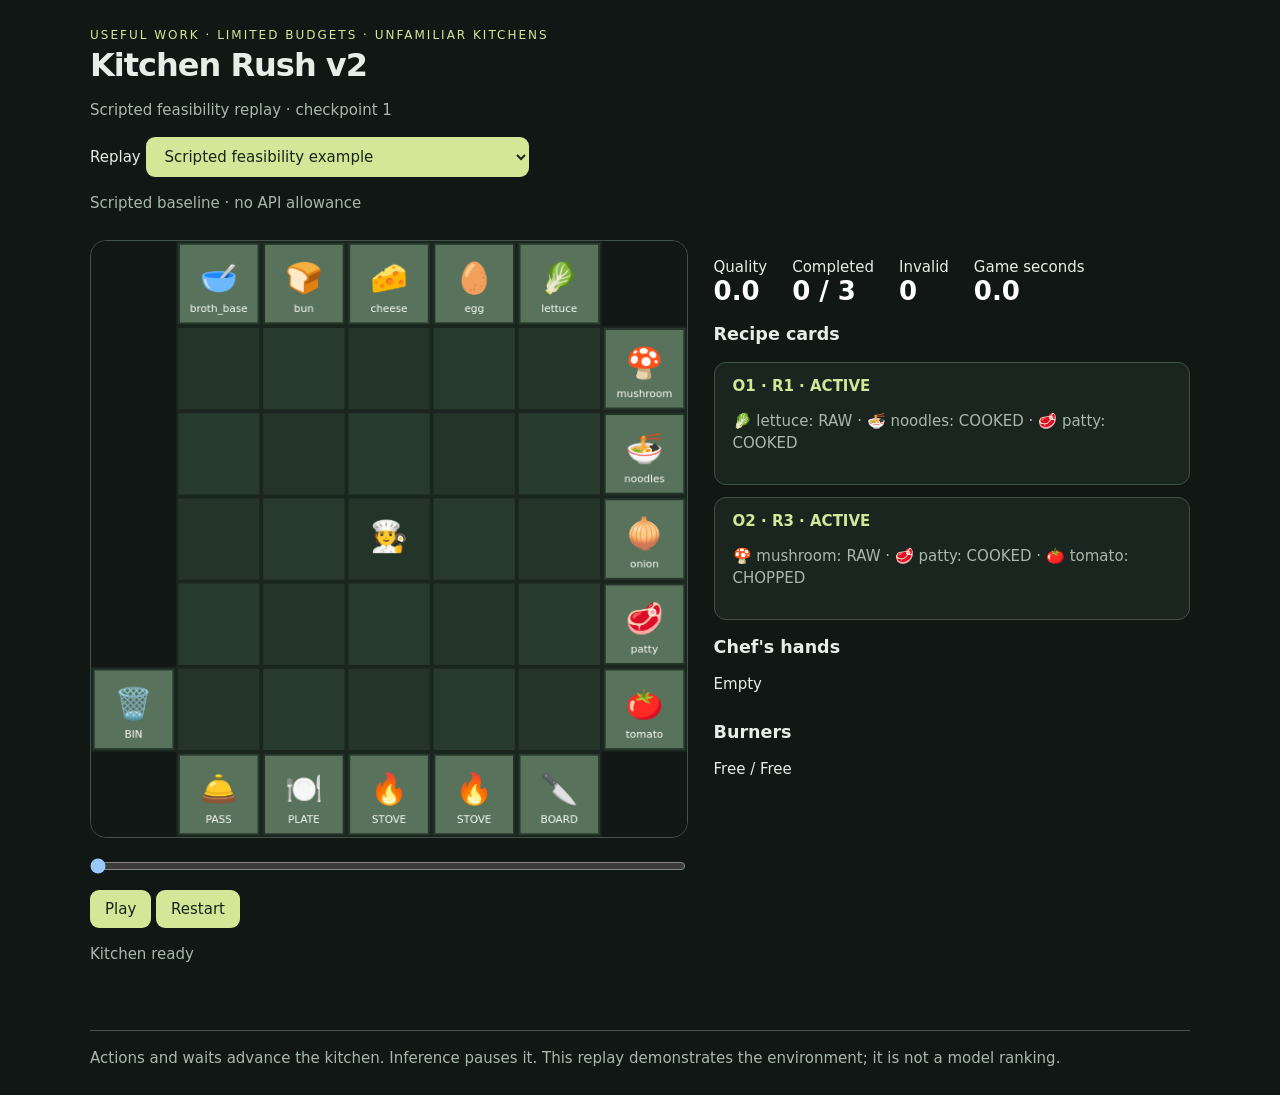
==== ui/v2/index.html @ 9acf751f "Implement v2 action-selection protocol and audited checkpoint pilot" ====
<!doctype html><html lang="en"><meta charset="utf-8"><meta name="viewport" content="width=device-width,initial-scale=1"><title>Kitchen Rush v2 · Replay check</title>
<style>
:root{color-scheme:dark;font:15px system-ui;background:#101714;color:#e5efe8}body{max-width:1100px;margin:auto;padding:28px}h1{font-size:32px;letter-spacing:-1px;margin:4px 0}p{color:#a7b9ae;line-height:1.5}.eyebrow{color:#d3e799;letter-spacing:2px;font-size:12px}main{display:grid;grid-template-columns:1.25fr 1fr;gap:28px;margin-top:26px}canvas{width:100%;background:#19251e;border:1px solid #405346;border-radius:16px}article{padding:14px 18px;border:1px solid #405346;background:#19251e;border-radius:12px;margin-bottom:12px}article b{color:#d3e799}button,input,select{font:inherit}select{max-width:100%}button,select{padding:10px 15px;border-radius:9px;background:#d3e799;border:0;color:#182618;cursor:pointer}input{width:100%;margin:16px 0}.stats{display:flex;flex-wrap:wrap;gap:25px;margin:18px 0}.stats strong{display:block;font-size:26px;color:#fff}#action{min-height:50px}code{font-size:13px}#hands{min-height:30px}footer{border-top:1px solid #405346;margin-top:22px;padding-top:18px;color:#a7b9ae}@media(max-width:700px){main{grid-template-columns:1fr}body{padding:16px}}
</style>
<div class="eyebrow">USEFUL WORK · LIMITED BUDGETS · UNFAMILIAR KITCHENS</div><h1>Kitchen Rush v2</h1><p id="subtitle">Scripted feasibility replay · checkpoint 1</p><label for="example">Replay </label><select id="example"><option value="demo.json">Scripted feasibility example</option></select><p id="allowance">Scripted baseline · no API allowance</p>
<main><section><canvas id="kitchen" width="630" height="630" aria-label="Kitchen replay showing chef, ingredient dispensers and burners"></canvas><input id="timeline" aria-label="Replay action" type="range" min="0" value="0"><button id="play">Play</button> <button id="restart">Restart</button><p id="action"></p></section><section><div class="stats"><div>Quality<strong id="quality">0</strong></div><div>Completed<strong id="completed">0 / 3</strong></div><div>Invalid<strong id="invalid">0</strong></div><div>Game seconds<strong id="clock">0</strong></div></div><h3>Recipe cards</h3><div id="cards"></div><h3>Chef's hands</h3><div id="hands"></div><h3>Burners</h3><div id="burners"></div></section></main>
<footer>Actions and waits advance the kitchen. Inference pauses it. This replay demonstrates the environment; it is not a model ranking.</footer>
<script>
let data,frames,at=0,timer=null;const $=s=>document.querySelector(s);const ctx=$('#kitchen').getContext('2d');const icons={patty:'🥩',bun:'🍞',lettuce:'🥬',tomato:'🍅',onion:'🧅',cheese:'🧀',broth_base:'🥣',mushroom:'🍄',noodles:'🍜',egg:'🥚'};
function render(){const f=frames[at], n=7, cell=90;ctx.clearRect(0,0,630,630);ctx.font='32px system-ui';ctx.textAlign='center';ctx.textBaseline='middle';for(let r=0;r<n;r++)for(let c=0;c<n;c++){ctx.fillStyle=(r+c)%2?'#283a2e':'#243428';ctx.fillRect(c*cell+2,r*cell+2,86,86)}for(const [r,c] of data.spec.blocked){ctx.fillStyle='#101714';ctx.fillRect(c*cell,r*cell,90,90)}for(const s of data.spec.stations){const [r,c]=s.cell;ctx.fillStyle='#58725b';ctx.fillRect(c*cell+4,r*cell+4,82,82);ctx.fillStyle='#fff';ctx.fillText(icons[s.ingredient]||({BOARD:'🔪',STOVE:'🔥',PLATE:'🍽️',PASS:'🛎️',BIN:'🗑️'}[s.type]),c*90+45,r*90+42);ctx.font='11px system-ui';ctx.fillText(s.ingredient||s.type,c*90+45,r*90+72);ctx.font='32px system-ui'}const [r,c]=f.chef_pos;ctx.fillText('🧑‍🍳',c*90+45,r*90+45);const orders=f.orders.filter(o=>o.status!=='PENDING');const completed=orders.filter(o=>o.status==='SERVED').length;const invalid=f.counters?.invalid_actions??frames.slice(0,at+1).filter(x=>x.action&&x.action.ok===false).length;$('#invalid').textContent=invalid;$('#quality').textContent=(100*Math.max(0,(completed-.1*invalid)/data.spec.orders.length)).toFixed(1);$('#completed').textContent=completed+' / '+data.spec.orders.length;$('#clock').textContent=f.clock_gs.toFixed(1);$('#cards').replaceChildren();for(const o of orders){const card=document.createElement('article');const title=document.createElement('b');title.textContent=o.order_id+' · '+o.dish+' · '+o.status;const p=document.createElement('p');p.textContent=Object.entries(data.spec.recipe_cards[o.dish]).map(([i,s])=>(icons[i]||'')+' '+i+': '+s).join(' · ');card.append(title,p);$('#cards').append(card)}$('#hands').textContent=f.hands.map(h=>(icons[h.ingredient]||'🍽️')+' '+h.ingredient+' '+h.state).join(' · ')||'Empty';$('#burners').textContent=f.burners.map(b=>b.ingredient?b.ingredient+' · '+b.status:'Free').join(' / ');$('#action').textContent=f.action?f.action.name+' '+JSON.stringify(f.action.arguments)+' — '+f.action.note:'Kitchen ready';$('#timeline').value=at;if(data.dollar_cap!=null){const spent=data.action_costs.slice(0,at).reduce((a,b)=>a+b,0);$('#allowance').textContent='$'+Math.max(0,data.dollar_cap-spent).toFixed(4)+' remaining of $'+data.dollar_cap.toFixed(2)+' · '+(at===frames.length-1?'Stopped: '+data.reason.replaceAll('_',' '):'pilot replay')}else $('#allowance').textContent='Scripted baseline · no API allowance'}
function pause(){clearInterval(timer);timer=null;$('#play').textContent='Play'}$('#play').onclick=()=>{if(timer){pause();return}if(at===frames.length-1)at=0;$('#play').textContent='Pause';timer=setInterval(()=>{if(at<frames.length-1){at++;render()}else pause()},250)};$('#restart').onclick=()=>{pause();at=0;render()};$('#timeline').oninput=e=>{pause();at=Number(e.target.value);render()};async function loadReplay(file){pause();at=0;try{const response=await fetch(file);if(!response.ok)throw new Error('HTTP '+response.status);data=await response.json();frames=data.frames.filter(f=>f.kind!=='think');$('#timeline').max=frames.length-1;$('#subtitle').textContent=data.model_label?data.model_label+' · audited pilot · seed '+data.spec.seed+' · trial 0':'Scripted feasibility replay · checkpoint 1';render()}catch(e){$('#subtitle').textContent='Replay failed to load: '+e.message}}$('#example').onchange=e=>loadReplay(e.target.value);loadReplay('demo.json');fetch('examples.json').then(r=>r.json()).then(examples=>{$('#example').replaceChildren(...examples.map(e=>{const option=document.createElement('option');option.value=e.file;option.textContent=e.label;return option}))}).catch(()=>{});
</script></html>
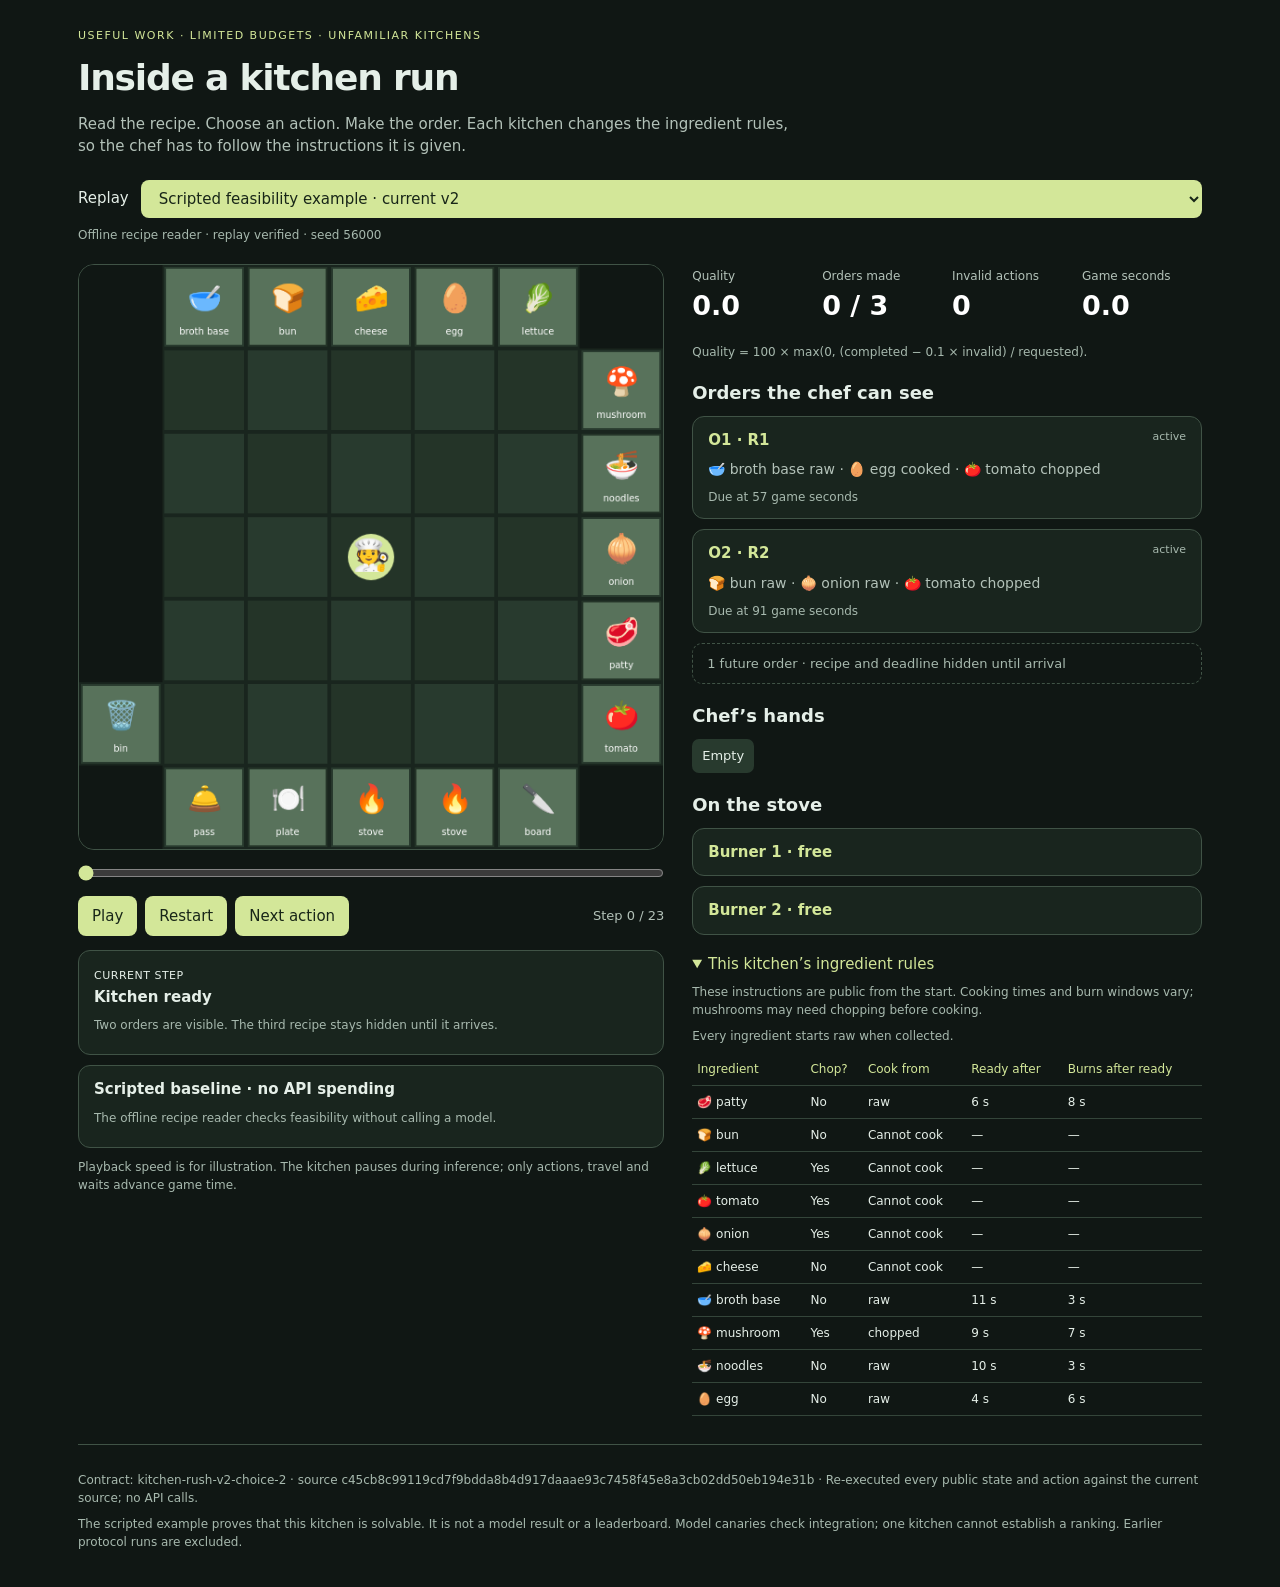
==== commit c0e82026: "Harden v2 evaluation and freeze revised staged release" ====
--- a/ui/v2/index.html
+++ b/ui/v2/index.html
@@ -1,12 +1,39 @@
-<!doctype html><html lang="en"><meta charset="utf-8"><meta name="viewport" content="width=device-width,initial-scale=1"><title>Kitchen Rush v2 · Replay check</title>
+<!doctype html>
+<html lang="en">
+<head>
+<meta charset="utf-8"><meta name="viewport" content="width=device-width,initial-scale=1">
+<title>Kitchen Rush v2 · Inside a run</title>
 <style>
-:root{color-scheme:dark;font:15px system-ui;background:#101714;color:#e5efe8}body{max-width:1100px;margin:auto;padding:28px}h1{font-size:32px;letter-spacing:-1px;margin:4px 0}p{color:#a7b9ae;line-height:1.5}.eyebrow{color:#d3e799;letter-spacing:2px;font-size:12px}main{display:grid;grid-template-columns:1.25fr 1fr;gap:28px;margin-top:26px}canvas{width:100%;background:#19251e;border:1px solid #405346;border-radius:16px}article{padding:14px 18px;border:1px solid #405346;background:#19251e;border-radius:12px;margin-bottom:12px}article b{color:#d3e799}button,input,select{font:inherit}select{max-width:100%}button,select{padding:10px 15px;border-radius:9px;background:#d3e799;border:0;color:#182618;cursor:pointer}input{width:100%;margin:16px 0}.stats{display:flex;flex-wrap:wrap;gap:25px;margin:18px 0}.stats strong{display:block;font-size:26px;color:#fff}#action{min-height:50px}code{font-size:13px}#hands{min-height:30px}footer{border-top:1px solid #405346;margin-top:22px;padding-top:18px;color:#a7b9ae}@media(max-width:700px){main{grid-template-columns:1fr}body{padding:16px}}
+:root{color-scheme:dark;font:15px/1.5 system-ui;background:#101714;color:#e5efe8}*{box-sizing:border-box}body{max-width:1180px;margin:auto;padding:28px}h1{font-size:36px;letter-spacing:-1.2px;margin:6px 0}h2{font-size:18px;margin:18px 0 10px}p{color:#b3c2b9;margin:8px 0}.eyebrow{color:#d3e799;letter-spacing:1.5px;font-size:11px}.intro{max-width:720px}.replay-picker{display:flex;gap:12px;align-items:center;margin-top:22px;flex-wrap:wrap}main{display:grid;grid-template-columns:minmax(0,1.15fr) minmax(0,1fr);gap:28px;margin-top:20px}canvas{display:block;width:100%;background:#19251e;border:1px solid #405346;border-radius:16px}article,.box{padding:12px 15px;border:1px solid #405346;background:#19251e;border-radius:12px;margin-bottom:10px}article b{color:#d3e799}article p{font-size:14px;margin-bottom:0}button,input,select{font:inherit}select{max-width:100%;flex:1}button,select{padding:9px 14px;border-radius:8px;background:#d3e799;border:0;color:#182618}button{cursor:pointer}button:disabled{opacity:.45;cursor:default}button:focus-visible,select:focus-visible,input:focus-visible,summary:focus-visible{outline:3px solid #f2c677;outline-offset:3px}input[type=range]{width:100%;margin:15px 0;accent-color:#d3e799}.controls{display:flex;align-items:center;gap:8px}.step-count{margin-left:auto;font-size:13px;color:#b3c2b9}.stats{display:grid;grid-template-columns:repeat(4,1fr);gap:10px;margin:0 0 16px}.stats strong{display:block;font-size:27px;color:#fff}.stats span{font-size:12px;color:#b3c2b9}.small{font-size:12px;color:#a7b9ae}.tag{font-size:11px;letter-spacing:.5px;text-transform:uppercase}.action-box{min-height:94px;margin-top:14px}.action-box strong{display:block}.resources{display:grid;grid-template-columns:1fr 1fr;gap:10px}.resources strong{display:block;font-size:19px}.resources p{font-size:12px}.boundary{color:#efc37a!important}.status{font-size:11px;float:right;color:#a7b9ae}.pending{border:1px dashed #405346;padding:10px 14px;border-radius:10px;font-size:13px;color:#a7b9ae}.inventory{display:flex;gap:8px;flex-wrap:wrap}.item{background:#283a2e;padding:7px 10px;border-radius:7px;font-size:13px}.rules{width:100%;border-collapse:collapse;font-size:12px}.rules th,.rules td{text-align:left;padding:7px 5px;border-bottom:1px solid #34453a}.rules th{color:#d3e799;font-weight:500}.rules caption{text-align:left;margin-bottom:8px;color:#a7b9ae}summary{cursor:pointer;color:#d3e799}details{margin-top:18px}.source{overflow-wrap:anywhere}footer{border-top:1px solid #405346;margin-top:28px;padding-top:18px}.error{color:#ffc3a8;background:#422b22;border:1px solid #895941;padding:14px;border-radius:10px}#loading{margin-top:18px}[hidden]{display:none!important}@media(max-width:760px){main{grid-template-columns:1fr}body{padding:18px}.stats{gap:5px}.stats strong{font-size:24px}h1{font-size:30px}}@media(prefers-reduced-motion:reduce){*{scroll-behavior:auto}}
 </style>
-<div class="eyebrow">USEFUL WORK · LIMITED BUDGETS · UNFAMILIAR KITCHENS</div><h1>Kitchen Rush v2</h1><p id="subtitle">Scripted feasibility replay · checkpoint 1</p><label for="example">Replay </label><select id="example"><option value="demo.json">Scripted feasibility example</option></select><p id="allowance">Scripted baseline · no API allowance</p>
-<main><section><canvas id="kitchen" width="630" height="630" aria-label="Kitchen replay showing chef, ingredient dispensers and burners"></canvas><input id="timeline" aria-label="Replay action" type="range" min="0" value="0"><button id="play">Play</button> <button id="restart">Restart</button><p id="action"></p></section><section><div class="stats"><div>Quality<strong id="quality">0</strong></div><div>Completed<strong id="completed">0 / 3</strong></div><div>Invalid<strong id="invalid">0</strong></div><div>Game seconds<strong id="clock">0</strong></div></div><h3>Recipe cards</h3><div id="cards"></div><h3>Chef's hands</h3><div id="hands"></div><h3>Burners</h3><div id="burners"></div></section></main>
-<footer>Actions and waits advance the kitchen. Inference pauses it. This replay demonstrates the environment; it is not a model ranking.</footer>
+</head>
+<body>
+<header><div class="eyebrow">USEFUL WORK · LIMITED BUDGETS · UNFAMILIAR KITCHENS</div><h1>Inside a kitchen run</h1><p class="intro">Read the recipe. Choose an action. Make the order. Each kitchen changes the ingredient rules, so the chef has to follow the instructions it is given.</p></header>
+<div class="replay-picker"><label for="example">Replay</label><select id="example"><option value="demo.json">Scripted feasibility example</option></select></div>
+<p id="subtitle" class="small">Loading the current kitchen…</p><p id="loading" role="status">Loading replay…</p>
+<main id="replay" hidden>
+<section><canvas id="kitchen" width="630" height="630" role="img" aria-label="Kitchen replay"></canvas><input id="timeline" aria-label="Replay position" type="range" min="0" value="0"><div class="controls"><button id="play">Play</button><button id="restart">Restart</button><button id="next">Next action</button><span id="position" class="step-count"></span></div><div class="box action-box"><span class="tag">Current step</span><strong id="action">Kitchen ready</strong><p id="feedback" class="small"></p></div><div class="box"><b id="allowance"></b><p id="budget-note" class="small"></p><div id="resources" class="resources" hidden><div><span class="small">Admitted action cost</span><strong id="accepted"></strong></div><div><span class="small">Actually paid</span><strong id="paid"></strong></div></div><p id="boundary" class="small boundary" hidden></p><p id="tokens" class="small" hidden></p></div><p class="small">Playback speed is for illustration. The kitchen pauses during inference; only actions, travel and waits advance game time.</p></section>
+<section><div class="stats"><div><span>Quality</span><strong id="quality">0</strong></div><div><span>Orders made</span><strong id="completed">0 / 3</strong></div><div><span>Invalid actions</span><strong id="invalid">0</strong></div><div><span>Game seconds</span><strong id="clock">0</strong></div></div><p class="small">Quality = 100 × max(0, (completed − 0.1 × invalid) / requested).</p><h2>Orders the chef can see</h2><div id="cards"></div><p id="pending" class="pending"></p><h2>Chef’s hands</h2><div id="hands" class="inventory"></div><h2>On the stove</h2><div id="burners"></div><details open><summary>This kitchen’s ingredient rules</summary><p class="small">These instructions are public from the start. Cooking times and burn windows vary; mushrooms may need chopping before cooking.</p><table class="rules"><caption>Every ingredient starts raw when collected.</caption><thead><tr><th>Ingredient</th><th>Chop?</th><th>Cook from</th><th>Ready after</th><th>Burns after ready</th></tr></thead><tbody id="rules"></tbody></table></details></section>
+</main>
+<footer><p id="source" class="small source"></p><p class="small">The scripted example proves that this kitchen is solvable. It is not a model result or a leaderboard. Model canaries check integration; one kitchen cannot establish a ranking. Earlier protocol runs are excluded.</p></footer>
 <script>
-let data,frames,at=0,timer=null;const $=s=>document.querySelector(s);const ctx=$('#kitchen').getContext('2d');const icons={patty:'🥩',bun:'🍞',lettuce:'🥬',tomato:'🍅',onion:'🧅',cheese:'🧀',broth_base:'🥣',mushroom:'🍄',noodles:'🍜',egg:'🥚'};
-function render(){const f=frames[at], n=7, cell=90;ctx.clearRect(0,0,630,630);ctx.font='32px system-ui';ctx.textAlign='center';ctx.textBaseline='middle';for(let r=0;r<n;r++)for(let c=0;c<n;c++){ctx.fillStyle=(r+c)%2?'#283a2e':'#243428';ctx.fillRect(c*cell+2,r*cell+2,86,86)}for(const [r,c] of data.spec.blocked){ctx.fillStyle='#101714';ctx.fillRect(c*cell,r*cell,90,90)}for(const s of data.spec.stations){const [r,c]=s.cell;ctx.fillStyle='#58725b';ctx.fillRect(c*cell+4,r*cell+4,82,82);ctx.fillStyle='#fff';ctx.fillText(icons[s.ingredient]||({BOARD:'🔪',STOVE:'🔥',PLATE:'🍽️',PASS:'🛎️',BIN:'🗑️'}[s.type]),c*90+45,r*90+42);ctx.font='11px system-ui';ctx.fillText(s.ingredient||s.type,c*90+45,r*90+72);ctx.font='32px system-ui'}const [r,c]=f.chef_pos;ctx.fillText('🧑‍🍳',c*90+45,r*90+45);const orders=f.orders.filter(o=>o.status!=='PENDING');const completed=orders.filter(o=>o.status==='SERVED').length;const invalid=f.counters?.invalid_actions??frames.slice(0,at+1).filter(x=>x.action&&x.action.ok===false).length;$('#invalid').textContent=invalid;$('#quality').textContent=(100*Math.max(0,(completed-.1*invalid)/data.spec.orders.length)).toFixed(1);$('#completed').textContent=completed+' / '+data.spec.orders.length;$('#clock').textContent=f.clock_gs.toFixed(1);$('#cards').replaceChildren();for(const o of orders){const card=document.createElement('article');const title=document.createElement('b');title.textContent=o.order_id+' · '+o.dish+' · '+o.status;const p=document.createElement('p');p.textContent=Object.entries(data.spec.recipe_cards[o.dish]).map(([i,s])=>(icons[i]||'')+' '+i+': '+s).join(' · ');card.append(title,p);$('#cards').append(card)}$('#hands').textContent=f.hands.map(h=>(icons[h.ingredient]||'🍽️')+' '+h.ingredient+' '+h.state).join(' · ')||'Empty';$('#burners').textContent=f.burners.map(b=>b.ingredient?b.ingredient+' · '+b.status:'Free').join(' / ');$('#action').textContent=f.action?f.action.name+' '+JSON.stringify(f.action.arguments)+' — '+f.action.note:'Kitchen ready';$('#timeline').value=at;if(data.dollar_cap!=null){const spent=data.action_costs.slice(0,at).reduce((a,b)=>a+b,0);$('#allowance').textContent='$'+Math.max(0,data.dollar_cap-spent).toFixed(4)+' remaining of $'+data.dollar_cap.toFixed(2)+' · '+(at===frames.length-1?'Stopped: '+data.reason.replaceAll('_',' '):'pilot replay')}else $('#allowance').textContent='Scripted baseline · no API allowance'}
-function pause(){clearInterval(timer);timer=null;$('#play').textContent='Play'}$('#play').onclick=()=>{if(timer){pause();return}if(at===frames.length-1)at=0;$('#play').textContent='Pause';timer=setInterval(()=>{if(at<frames.length-1){at++;render()}else pause()},250)};$('#restart').onclick=()=>{pause();at=0;render()};$('#timeline').oninput=e=>{pause();at=Number(e.target.value);render()};async function loadReplay(file){pause();at=0;try{const response=await fetch(file);if(!response.ok)throw new Error('HTTP '+response.status);data=await response.json();frames=data.frames.filter(f=>f.kind!=='think');$('#timeline').max=frames.length-1;$('#subtitle').textContent=data.model_label?data.model_label+' · audited pilot · seed '+data.spec.seed+' · trial 0':'Scripted feasibility replay · checkpoint 1';render()}catch(e){$('#subtitle').textContent='Replay failed to load: '+e.message}}$('#example').onchange=e=>loadReplay(e.target.value);loadReplay('demo.json');fetch('examples.json').then(r=>r.json()).then(examples=>{$('#example').replaceChildren(...examples.map(e=>{const option=document.createElement('option');option.value=e.file;option.textContent=e.label;return option}))}).catch(()=>{});
-</script></html>
+'use strict';
+const CONTRACT='kitchen-rush-v2-choice-2', $=s=>document.querySelector(s), ctx=$('#kitchen').getContext('2d');
+const icons={patty:'🥩',bun:'🍞',lettuce:'🥬',tomato:'🍅',onion:'🧅',cheese:'🧀',broth_base:'🥣',mushroom:'🍄',noodles:'🍜',egg:'🥚'};
+const pretty=s=>String(s??'').replaceAll('_',' ').toLowerCase(), money=x=>'$'+Number(x||0).toFixed(6), nano=x=>Math.ceil(Number(x)*1e9-1e-9);
+let replay=null,at=0,timer=null,loadId=0,examples=[{file:'demo.json',label:'Scripted feasibility example',kind:'scripted'}];
+function pause(){clearInterval(timer);timer=null;$('#play').textContent='Play'}
+function textItem(parent,text,cls='item'){const e=document.createElement('span');e.className=cls;e.textContent=text;parent.append(e)}
+function draw(state){const n=replay.layout.grid_n,cell=630/n;ctx.clearRect(0,0,630,630);ctx.textAlign='center';ctx.textBaseline='middle';for(let r=0;r<n;r++)for(let c=0;c<n;c++){ctx.fillStyle=(r+c)%2?'#283a2e':'#243428';ctx.fillRect(c*cell+2,r*cell+2,cell-4,cell-4)}for(const [r,c] of replay.layout.blocked){ctx.fillStyle='#101714';ctx.fillRect(c*cell,r*cell,cell,cell)}for(const s of replay.layout.stations){const [r,c]=s.cell;ctx.fillStyle='#58725b';ctx.fillRect(c*cell+4,r*cell+4,cell-8,cell-8);ctx.fillStyle='#fff';ctx.font='30px system-ui';ctx.fillText(icons[s.ingredient]||({BOARD:'🔪',STOVE:'🔥',PLATE:'🍽️',PASS:'🛎️',BIN:'🗑️'}[s.type])||'▪',c*cell+cell/2,r*cell+cell*.43);ctx.font='10px system-ui';ctx.fillText(pretty(s.ingredient||s.type),c*cell+cell/2,r*cell+cell*.81)}const [r,c]=state.chef_pos;ctx.fillStyle='#d3e799';ctx.beginPath();ctx.arc(c*cell+cell/2,r*cell+cell/2,25,0,Math.PI*2);ctx.fill();ctx.font='33px system-ui';ctx.fillText('🧑‍🍳',c*cell+cell/2,r*cell+cell/2);$('#kitchen').setAttribute('aria-label',`Chef at row ${r+1}, column ${c+1}. ${state.completed_orders} of ${state.requested_orders} orders completed.`)}
+function render(){const step=replay.steps[at],s=step.state;draw(s);const q=100*Math.max(0,(s.completed_orders-.1*s.invalid_actions)/s.requested_orders);$('#quality').textContent=q.toFixed(1);$('#completed').textContent=s.completed_orders+' / '+s.requested_orders;$('#invalid').textContent=s.invalid_actions;$('#clock').textContent=s.clock_gs.toFixed(1);$('#timeline').value=at;$('#position').textContent=`Step ${at} / ${replay.steps.length-1}`;$('#next').disabled=at===replay.steps.length-1;
+$('#cards').replaceChildren();for(const order of s.orders.filter(o=>o.status!=='PENDING')){const card=document.createElement('article'),title=document.createElement('b'),status=document.createElement('span'),body=document.createElement('p');title.textContent=order.order_id+' · '+order.dish;status.className='status';status.textContent=pretty(order.status);body.textContent=Object.entries(s.recipe_cards[order.dish]||{}).map(([i,v])=>(icons[i]||'')+' '+pretty(i)+' '+pretty(v)).join(' · ');card.append(title,status,body);if(order.status==='ACTIVE'){const deadline=document.createElement('p');deadline.className='small';deadline.textContent='Due at '+order.deadline_gs+' game seconds';card.append(deadline)}$('#cards').append(card)}$('#pending').hidden=!s.pending_orders;$('#pending').textContent=s.pending_orders+' future order'+(s.pending_orders===1?'':'s')+' · recipe and deadline hidden until arrival';
+$('#hands').replaceChildren();if(!s.hands.length)textItem($('#hands'),'Empty');for(const h of s.hands)textItem($('#hands'),(icons[h.ingredient]||'🍽️')+' '+pretty(h.ingredient)+' · '+pretty(h.state));$('#burners').replaceChildren();for(const b of s.burners){const e=document.createElement('article');const title=document.createElement('b');title.textContent='Burner '+((b.burner_index??b.index)+1)+' · '+(b.ingredient?pretty(b.ingredient):'free');e.append(title);if(b.ingredient){const p=document.createElement('p');p.textContent=pretty(b.status)+(b.status==='COOKING'?' · ready in '+Math.max(0,b.ready_gs-s.clock_gs).toFixed(1)+' s':b.status==='READY'?' · burns in '+Math.max(0,b.burn_gs-s.clock_gs).toFixed(1)+' s':'');e.append(p)}$('#burners').append(e)}
+$('#rules').replaceChildren();for(const [name,r] of Object.entries(s.ingredient_rules)){const tr=document.createElement('tr');for(const value of [(icons[name]||'')+' '+pretty(name),r.choppable?'Yes':'No',r.cookable_from?pretty(r.cookable_from):'Cannot cook',r.cookable_from?r.cook_time+' s':'—',r.cookable_from?r.burn_window+' s':'—']){const td=document.createElement('td');td.textContent=value;tr.append(td)}$('#rules').append(tr)}
+const action=step.action;$('#action').textContent=step.kind==='boundary'?'Budget boundary · no action taken':action?pretty(action.name)+' '+Object.values(action.arguments||{}).map(pretty).join(' · '):'Kitchen ready';$('#feedback').textContent=step.kind==='boundary'?'The response was paid for, but its action did not fit the allowance and was never executed.':step.note||'The first orders have arrived. Read their cards and this kitchen’s rules.';
+const cost=step.accounting||{accepted_usd:0,paid_usd:0,boundary_usd:0,output_tokens:0},model=replay.kind==='model';$('#resources').hidden=!model;$('#allowance').textContent=model?(replay.token_cap!=null?replay.token_cap.toLocaleString()+' generated-token allowance':money(replay.dollar_cap)+' allowance for executed actions'):'Scripted baseline · no API spending';$('#budget-note').textContent=model?'An action counts only if cumulative paid response cost fits the dollar allowance. A final response can be paid without being admitted.':'The offline recipe reader checks feasibility without calling a model.';$('#accepted').textContent=money(cost.accepted_usd);$('#paid').textContent=money(cost.paid_usd);$('#boundary').hidden=!cost.boundary_usd;$('#boundary').textContent='Boundary response paid: '+money(cost.boundary_usd)+' · excluded from actions and quality.';$('#tokens').hidden=!model;$('#tokens').textContent=(cost.output_tokens||0).toLocaleString()+' generated tokens used'+(replay.token_cap!=null?' · '+Math.max(0,replay.token_cap-(cost.output_tokens||0)).toLocaleString()+' left · '+money(replay.dollar_cap)+' dollar backstop':'');if(at===replay.steps.length-1&&replay.reason)$('#feedback').textContent+=' Stopped: '+pretty(replay.reason)+'.';}
+function normalise(data,entry){if(data.protocol!==CONTRACT)throw new Error('This replay uses an earlier or unknown protocol.');if(!/^[a-f0-9]{64}$/.test(data.protocol_hash||''))throw new Error('Missing source version.');if(data.replay_schema==='choice-replay-1'){if(data.kind!=='scripted'||entry.kind!=='scripted')throw new Error('Unsupported exported replay kind.');return data}if(entry.kind!=='model'||data.status!=='complete'||entry.audit?.status!=='passed'||entry.audit.protocol_hash!==data.protocol_hash||!entry.sha256)throw new Error('A model replay needs a complete current run, matching audit metadata and a file hash.');if(!Array.isArray(data.requests)||!Array.isArray(data.frames))throw new Error('Missing model replay evidence.');let admitted=0,invalid=0,paid=0,tokens=0;const requests=data.requests.filter(r=>r.admitted);const steps=[];for(const f of data.frames){if(!['start','action'].includes(f.kind))continue;if(f.kind==='action'){const request=requests[admitted++];if(!request)throw new Error('Action and accounting counts differ.');paid+=nano(request.cost_usd);tokens+=request.output_tokens;if(f.action?.ok===false)invalid++}const visible=f.orders.filter(o=>o.status!=='PENDING'),known=new Set(visible.map(o=>o.dish));steps.push({kind:f.kind,action:f.action,note:f.action?.note,state:{...f,orders:visible,recipe_cards:Object.fromEntries(Object.entries(data.spec.recipe_cards).filter(([k])=>known.has(k))),ingredient_rules:data.spec.ingredient_rules,requested_orders:data.spec.orders.length,completed_orders:visible.filter(o=>o.status==='SERVED').length,invalid_actions:invalid,pending_orders:f.orders.length-visible.length},accounting:{accepted_usd:paid/1e9,paid_usd:paid/1e9,boundary_usd:0,output_tokens:tokens}})}if(admitted!==requests.length)throw new Error('Missing admitted actions.');const boundary=data.requests.filter(r=>!r.admitted);if(boundary.length>1)throw new Error('Multiple boundary responses.');if(boundary.length){const last=steps[steps.length-1],b=boundary[0];steps.push({...last,kind:'boundary',action:null,accounting:{accepted_usd:data.accepted_cost_usd,paid_usd:data.cost_usd,boundary_usd:data.boundary_cost_usd,output_tokens:data.output_tokens}})}return {kind:'model',protocol:data.protocol,protocol_hash:data.protocol_hash,layout:data.spec,steps,token_cap:data.token_cap,dollar_cap:data.dollar_cap,reason:data.reason,seed:data.spec.seed,verification:{source:entry.audit.source||'Published audit gate',status:'audited'},model_label:entry.label}}
+async function loadReplay(entry){const id=++loadId;pause();replay=null;at=0;$('#replay').hidden=true;$('#loading').hidden=false;$('#loading').className='';$('#loading').textContent='Loading replay…';try{const response=await fetch(entry.file);if(!response.ok)throw new Error('HTTP '+response.status);const raw=await response.text();if(entry.sha256){const bytes=new TextEncoder().encode(raw),hash=Array.from(new Uint8Array(await crypto.subtle.digest('SHA-256',bytes)),b=>b.toString(16).padStart(2,'0')).join('');if(hash!==entry.sha256)throw new Error('Replay file does not match its published hash.')}const next=normalise(JSON.parse(raw),entry);if(!next.steps?.length)throw new Error('No replay steps.');for(const step of next.steps){if(!step.state?.ingredient_rules||step.state.orders.some(o=>o.status==='PENDING'))throw new Error('Replay is not a public-state projection.')}if(id!==loadId)return;replay=next;$('#timeline').max=replay.steps.length-1;$('#subtitle').textContent=(replay.kind==='model'?entry.label+' · audited model replay':'Offline recipe reader · replay verified')+' · seed '+replay.seed;$('#source').textContent='Contract: '+replay.protocol+' · source '+replay.protocol_hash+' · '+(replay.verification?.source||'Source evidence unavailable');$('#loading').hidden=true;$('#replay').hidden=false;render()}catch(e){if(id!==loadId)return;$('#loading').className='error';$('#loading').textContent='Could not load this replay: '+e.message;$('#subtitle').textContent='Replay unavailable';$('#source').textContent='No result is shown.'}}
+$('#play').onclick=()=>{if(!replay)return;if(timer){pause();return}if(at===replay.steps.length-1)at=0;$('#play').textContent='Pause';render();timer=setInterval(()=>{if(at<replay.steps.length-1){at++;render()}else pause()},650)};$('#restart').onclick=()=>{pause();at=0;render()};$('#next').onclick=()=>{pause();if(at<replay.steps.length-1){at++;render()}};$('#timeline').oninput=e=>{pause();at=Number(e.target.value);render()};$('#example').onchange=e=>loadReplay(examples.find(x=>x.file===e.target.value));
+async function start(){try{const response=await fetch('examples.json');if(response.ok){const list=await response.json();if(Array.isArray(list)&&list.length)examples=list.filter(e=>e.file&&e.label&&(e.kind==='scripted'||e.kind==='model'))}}catch{}if(!examples.length)examples=[{file:'demo.json',label:'Scripted feasibility example',kind:'scripted'}];$('#example').replaceChildren(...examples.map(e=>{const o=document.createElement('option');o.value=e.file;o.textContent=e.label;return o}));loadReplay(examples[0])}start();
+</script>
+</body></html>
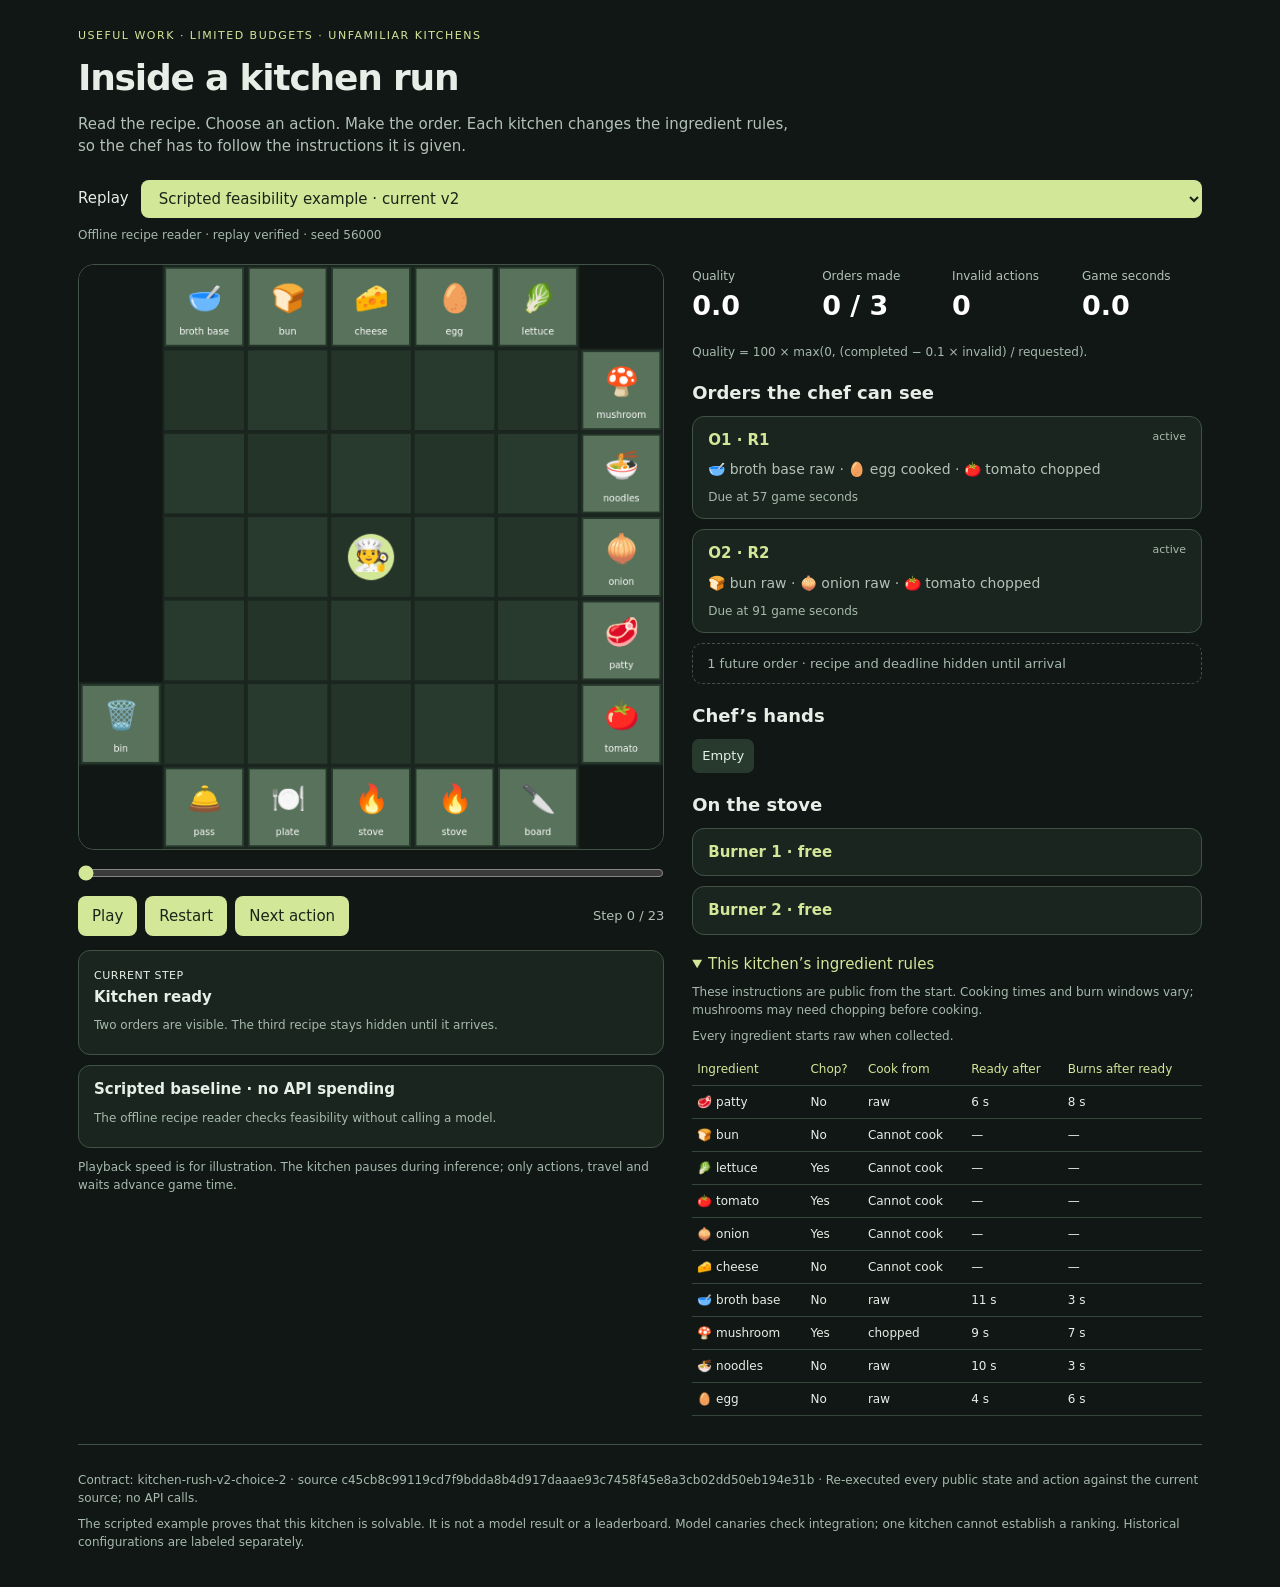
==== commit 53dad623: "Preserve failed-attempt costs and audit bounded pilot recovery" ====
--- a/ui/v2/index.html
+++ b/ui/v2/index.html
@@ -12,10 +12,10 @@
 <div class="replay-picker"><label for="example">Replay</label><select id="example"><option value="demo.json">Scripted feasibility example</option></select></div>
 <p id="subtitle" class="small">Loading the current kitchen…</p><p id="loading" role="status">Loading replay…</p>
 <main id="replay" hidden>
-<section><canvas id="kitchen" width="630" height="630" role="img" aria-label="Kitchen replay"></canvas><input id="timeline" aria-label="Replay position" type="range" min="0" value="0"><div class="controls"><button id="play">Play</button><button id="restart">Restart</button><button id="next">Next action</button><span id="position" class="step-count"></span></div><div class="box action-box"><span class="tag">Current step</span><strong id="action">Kitchen ready</strong><p id="feedback" class="small"></p></div><div class="box"><b id="allowance"></b><p id="budget-note" class="small"></p><div id="resources" class="resources" hidden><div><span class="small">Admitted action cost</span><strong id="accepted"></strong></div><div><span class="small">Actually paid</span><strong id="paid"></strong></div></div><p id="boundary" class="small boundary" hidden></p><p id="tokens" class="small" hidden></p></div><p class="small">Playback speed is for illustration. The kitchen pauses during inference; only actions, travel and waits advance game time.</p></section>
+<section><canvas id="kitchen" width="630" height="630" role="img" aria-label="Kitchen replay"></canvas><input id="timeline" aria-label="Replay position" type="range" min="0" value="0"><div class="controls"><button id="play">Play</button><button id="restart">Restart</button><button id="next">Next action</button><span id="position" class="step-count"></span></div><div class="box action-box"><span class="tag">Current step</span><strong id="action">Kitchen ready</strong><p id="feedback" class="small"></p></div><div class="box"><b id="allowance"></b><p id="budget-note" class="small"></p><div id="resources" class="resources" hidden><div><span class="small">Admitted action cost</span><strong id="accepted"></strong></div><div><span class="small">This attempt paid</span><strong id="paid"></strong></div></div><p id="prior-attempt" class="small" hidden></p><p id="boundary" class="small boundary" hidden></p><p id="tokens" class="small" hidden></p></div><p class="small">Playback speed is for illustration. The kitchen pauses during inference; only actions, travel and waits advance game time.</p></section>
 <section><div class="stats"><div><span>Quality</span><strong id="quality">0</strong></div><div><span>Orders made</span><strong id="completed">0 / 3</strong></div><div><span>Invalid actions</span><strong id="invalid">0</strong></div><div><span>Game seconds</span><strong id="clock">0</strong></div></div><p class="small">Quality = 100 × max(0, (completed − 0.1 × invalid) / requested).</p><h2>Orders the chef can see</h2><div id="cards"></div><p id="pending" class="pending"></p><h2>Chef’s hands</h2><div id="hands" class="inventory"></div><h2>On the stove</h2><div id="burners"></div><details open><summary>This kitchen’s ingredient rules</summary><p class="small">These instructions are public from the start. Cooking times and burn windows vary; mushrooms may need chopping before cooking.</p><table class="rules"><caption>Every ingredient starts raw when collected.</caption><thead><tr><th>Ingredient</th><th>Chop?</th><th>Cook from</th><th>Ready after</th><th>Burns after ready</th></tr></thead><tbody id="rules"></tbody></table></details></section>
 </main>
-<footer><p id="source" class="small source"></p><p class="small">The scripted example proves that this kitchen is solvable. It is not a model result or a leaderboard. Model canaries check integration; one kitchen cannot establish a ranking. Earlier protocol runs are excluded.</p></footer>
+<footer><p id="source" class="small source"></p><p class="small">The scripted example proves that this kitchen is solvable. It is not a model result or a leaderboard. Model canaries check integration; one kitchen cannot establish a ranking. Historical configurations are labeled separately.</p></footer>
 <script>
 'use strict';
 const CONTRACT='kitchen-rush-v2-choice-2', $=s=>document.querySelector(s), ctx=$('#kitchen').getContext('2d');
@@ -30,8 +30,8 @@
 $('#hands').replaceChildren();if(!s.hands.length)textItem($('#hands'),'Empty');for(const h of s.hands)textItem($('#hands'),(icons[h.ingredient]||'🍽️')+' '+pretty(h.ingredient)+' · '+pretty(h.state));$('#burners').replaceChildren();for(const b of s.burners){const e=document.createElement('article');const title=document.createElement('b');title.textContent='Burner '+((b.burner_index??b.index)+1)+' · '+(b.ingredient?pretty(b.ingredient):'free');e.append(title);if(b.ingredient){const p=document.createElement('p');p.textContent=pretty(b.status)+(b.status==='COOKING'?' · ready in '+Math.max(0,b.ready_gs-s.clock_gs).toFixed(1)+' s':b.status==='READY'?' · burns in '+Math.max(0,b.burn_gs-s.clock_gs).toFixed(1)+' s':'');e.append(p)}$('#burners').append(e)}
 $('#rules').replaceChildren();for(const [name,r] of Object.entries(s.ingredient_rules)){const tr=document.createElement('tr');for(const value of [(icons[name]||'')+' '+pretty(name),r.choppable?'Yes':'No',r.cookable_from?pretty(r.cookable_from):'Cannot cook',r.cookable_from?r.cook_time+' s':'—',r.cookable_from?r.burn_window+' s':'—']){const td=document.createElement('td');td.textContent=value;tr.append(td)}$('#rules').append(tr)}
 const action=step.action;$('#action').textContent=step.kind==='boundary'?'Budget boundary · no action taken':action?pretty(action.name)+' '+Object.values(action.arguments||{}).map(pretty).join(' · '):'Kitchen ready';$('#feedback').textContent=step.kind==='boundary'?'The response was paid for, but its action did not fit the allowance and was never executed.':step.note||'The first orders have arrived. Read their cards and this kitchen’s rules.';
-const cost=step.accounting||{accepted_usd:0,paid_usd:0,boundary_usd:0,output_tokens:0},model=replay.kind==='model';$('#resources').hidden=!model;$('#allowance').textContent=model?(replay.token_cap!=null?replay.token_cap.toLocaleString()+' generated-token allowance':money(replay.dollar_cap)+' allowance for executed actions'):'Scripted baseline · no API spending';$('#budget-note').textContent=model?'An action counts only if cumulative paid response cost fits the dollar allowance. A final response can be paid without being admitted.':'The offline recipe reader checks feasibility without calling a model.';$('#accepted').textContent=money(cost.accepted_usd);$('#paid').textContent=money(cost.paid_usd);$('#boundary').hidden=!cost.boundary_usd;$('#boundary').textContent='Boundary response paid: '+money(cost.boundary_usd)+' · excluded from actions and quality.';$('#tokens').hidden=!model;$('#tokens').textContent=(cost.output_tokens||0).toLocaleString()+' generated tokens used'+(replay.token_cap!=null?' · '+Math.max(0,replay.token_cap-(cost.output_tokens||0)).toLocaleString()+' left · '+money(replay.dollar_cap)+' dollar backstop':'');if(at===replay.steps.length-1&&replay.reason)$('#feedback').textContent+=' Stopped: '+pretty(replay.reason)+'.';}
-function normalise(data,entry){if(data.protocol!==CONTRACT)throw new Error('This replay uses an earlier or unknown protocol.');if(!/^[a-f0-9]{64}$/.test(data.protocol_hash||''))throw new Error('Missing source version.');if(data.replay_schema==='choice-replay-1'){if(data.kind!=='scripted'||entry.kind!=='scripted')throw new Error('Unsupported exported replay kind.');return data}if(entry.kind!=='model'||data.status!=='complete'||entry.audit?.status!=='passed'||entry.audit.protocol_hash!==data.protocol_hash||!entry.sha256)throw new Error('A model replay needs a complete current run, matching audit metadata and a file hash.');if(!Array.isArray(data.requests)||!Array.isArray(data.frames))throw new Error('Missing model replay evidence.');let admitted=0,invalid=0,paid=0,tokens=0;const requests=data.requests.filter(r=>r.admitted);const steps=[];for(const f of data.frames){if(!['start','action'].includes(f.kind))continue;if(f.kind==='action'){const request=requests[admitted++];if(!request)throw new Error('Action and accounting counts differ.');paid+=nano(request.cost_usd);tokens+=request.output_tokens;if(f.action?.ok===false)invalid++}const visible=f.orders.filter(o=>o.status!=='PENDING'),known=new Set(visible.map(o=>o.dish));steps.push({kind:f.kind,action:f.action,note:f.action?.note,state:{...f,orders:visible,recipe_cards:Object.fromEntries(Object.entries(data.spec.recipe_cards).filter(([k])=>known.has(k))),ingredient_rules:data.spec.ingredient_rules,requested_orders:data.spec.orders.length,completed_orders:visible.filter(o=>o.status==='SERVED').length,invalid_actions:invalid,pending_orders:f.orders.length-visible.length},accounting:{accepted_usd:paid/1e9,paid_usd:paid/1e9,boundary_usd:0,output_tokens:tokens}})}if(admitted!==requests.length)throw new Error('Missing admitted actions.');const boundary=data.requests.filter(r=>!r.admitted);if(boundary.length>1)throw new Error('Multiple boundary responses.');if(boundary.length){const last=steps[steps.length-1],b=boundary[0];steps.push({...last,kind:'boundary',action:null,accounting:{accepted_usd:data.accepted_cost_usd,paid_usd:data.cost_usd,boundary_usd:data.boundary_cost_usd,output_tokens:data.output_tokens}})}return {kind:'model',protocol:data.protocol,protocol_hash:data.protocol_hash,layout:data.spec,steps,token_cap:data.token_cap,dollar_cap:data.dollar_cap,reason:data.reason,seed:data.spec.seed,verification:{source:entry.audit.source||'Published audit gate',status:'audited'},model_label:entry.label}}
+const cost=step.accounting||{accepted_usd:0,paid_usd:0,boundary_usd:0,output_tokens:0},model=replay.kind==='model';$('#resources').hidden=!model;$('#allowance').textContent=model?(replay.token_cap!=null?replay.token_cap.toLocaleString()+' generated-token allowance':money(replay.dollar_cap)+' allowance for executed actions'):'Scripted baseline · no API spending';$('#budget-note').textContent=model?'An action counts only if cumulative paid response cost fits the dollar allowance. A final response can be paid without being admitted.':'The offline recipe reader checks feasibility without calling a model.';const prior=replay.prior_attempt;$('#prior-attempt').hidden=!prior;$('#prior-attempt').textContent=prior?'A previous attempt '+(prior.failure_kind==='peer_accounting_pause'?'was interrupted by an accounting pause':'failed')+'. Its known cost was '+money(prior.known_cost_usd)+'.'+(prior.retained_liability_usd?' Another '+money(prior.retained_liability_usd)+' is reserved for an unknown bill; it is not confirmed spending.':'')+' The cost report includes both attempts.':'';$('#accepted').textContent=money(cost.accepted_usd);$('#paid').textContent=money(cost.paid_usd);$('#boundary').hidden=!cost.boundary_usd;$('#boundary').textContent='Boundary response paid: '+money(cost.boundary_usd)+' · excluded from actions and quality.';$('#tokens').hidden=!model;$('#tokens').textContent=(cost.output_tokens||0).toLocaleString()+' generated tokens used'+(replay.token_cap!=null?' · '+Math.max(0,replay.token_cap-(cost.output_tokens||0)).toLocaleString()+' left · '+money(replay.dollar_cap)+' dollar backstop':'');if(at===replay.steps.length-1&&replay.reason)$('#feedback').textContent+=' Stopped: '+pretty(replay.reason)+'.';}
+function normalise(data,entry){if(data.protocol!==CONTRACT)throw new Error('This replay uses an earlier or unknown protocol.');if(!/^[a-f0-9]{64}$/.test(data.protocol_hash||''))throw new Error('Missing source version.');if(data.replay_schema==='choice-replay-1'){if(data.kind!=='scripted'||entry.kind!=='scripted')throw new Error('Unsupported exported replay kind.');return data}if(entry.kind!=='model'||data.status!=='complete'||entry.audit?.status!=='passed'||entry.audit.protocol_hash!==data.protocol_hash||!entry.sha256)throw new Error('A model replay needs a complete current run, matching audit metadata and a file hash.');if(!Array.isArray(data.requests)||!Array.isArray(data.frames))throw new Error('Missing model replay evidence.');let admitted=0,invalid=0,paid=0,tokens=0;const requests=data.requests.filter(r=>r.admitted);const steps=[];for(const f of data.frames){if(!['start','action'].includes(f.kind))continue;if(f.kind==='action'){const request=requests[admitted++];if(!request)throw new Error('Action and accounting counts differ.');paid+=nano(request.cost_usd);tokens+=request.output_tokens;if(f.action?.ok===false)invalid++}const visible=f.orders.filter(o=>o.status!=='PENDING'),known=new Set(visible.map(o=>o.dish));steps.push({kind:f.kind,action:f.action,note:f.action?.note,state:{...f,orders:visible,recipe_cards:Object.fromEntries(Object.entries(data.spec.recipe_cards).filter(([k])=>known.has(k))),ingredient_rules:data.spec.ingredient_rules,requested_orders:data.spec.orders.length,completed_orders:visible.filter(o=>o.status==='SERVED').length,invalid_actions:invalid,pending_orders:f.orders.length-visible.length},accounting:{accepted_usd:paid/1e9,paid_usd:paid/1e9,boundary_usd:0,output_tokens:tokens}})}if(admitted!==requests.length)throw new Error('Missing admitted actions.');const boundary=data.requests.filter(r=>!r.admitted);if(boundary.length>1)throw new Error('Multiple boundary responses.');if(boundary.length){const last=steps[steps.length-1],b=boundary[0];steps.push({...last,kind:'boundary',action:null,accounting:{accepted_usd:data.accepted_cost_usd,paid_usd:data.cost_usd,boundary_usd:data.boundary_cost_usd,output_tokens:data.output_tokens}})}return {kind:'model',protocol:data.protocol,protocol_hash:data.protocol_hash,layout:data.spec,steps,token_cap:data.token_cap,dollar_cap:data.dollar_cap,reason:data.reason,seed:data.spec.seed,verification:{source:entry.audit.source||'Published audit gate',status:'audited'},model_label:entry.label,prior_attempt:data.source?.prior_failed_attempt}}
 async function loadReplay(entry){const id=++loadId;pause();replay=null;at=0;$('#replay').hidden=true;$('#loading').hidden=false;$('#loading').className='';$('#loading').textContent='Loading replay…';try{const response=await fetch(entry.file);if(!response.ok)throw new Error('HTTP '+response.status);const raw=await response.text();if(entry.sha256){const bytes=new TextEncoder().encode(raw),hash=Array.from(new Uint8Array(await crypto.subtle.digest('SHA-256',bytes)),b=>b.toString(16).padStart(2,'0')).join('');if(hash!==entry.sha256)throw new Error('Replay file does not match its published hash.')}const next=normalise(JSON.parse(raw),entry);if(!next.steps?.length)throw new Error('No replay steps.');for(const step of next.steps){if(!step.state?.ingredient_rules||step.state.orders.some(o=>o.status==='PENDING'))throw new Error('Replay is not a public-state projection.')}if(id!==loadId)return;replay=next;$('#timeline').max=replay.steps.length-1;$('#subtitle').textContent=(replay.kind==='model'?entry.label+' · audited model replay':'Offline recipe reader · replay verified')+' · seed '+replay.seed;$('#source').textContent='Contract: '+replay.protocol+' · source '+replay.protocol_hash+' · '+(replay.verification?.source||'Source evidence unavailable');$('#loading').hidden=true;$('#replay').hidden=false;render()}catch(e){if(id!==loadId)return;$('#loading').className='error';$('#loading').textContent='Could not load this replay: '+e.message;$('#subtitle').textContent='Replay unavailable';$('#source').textContent='No result is shown.'}}
 $('#play').onclick=()=>{if(!replay)return;if(timer){pause();return}if(at===replay.steps.length-1)at=0;$('#play').textContent='Pause';render();timer=setInterval(()=>{if(at<replay.steps.length-1){at++;render()}else pause()},650)};$('#restart').onclick=()=>{pause();at=0;render()};$('#next').onclick=()=>{pause();if(at<replay.steps.length-1){at++;render()}};$('#timeline').oninput=e=>{pause();at=Number(e.target.value);render()};$('#example').onchange=e=>loadReplay(examples.find(x=>x.file===e.target.value));
 async function start(){try{const response=await fetch('examples.json');if(response.ok){const list=await response.json();if(Array.isArray(list)&&list.length)examples=list.filter(e=>e.file&&e.label&&(e.kind==='scripted'||e.kind==='model'))}}catch{}if(!examples.length)examples=[{file:'demo.json',label:'Scripted feasibility example',kind:'scripted'}];$('#example').replaceChildren(...examples.map(e=>{const o=document.createElement('option');o.value=e.file;o.textContent=e.label;return o}));loadReplay(examples[0])}start();
